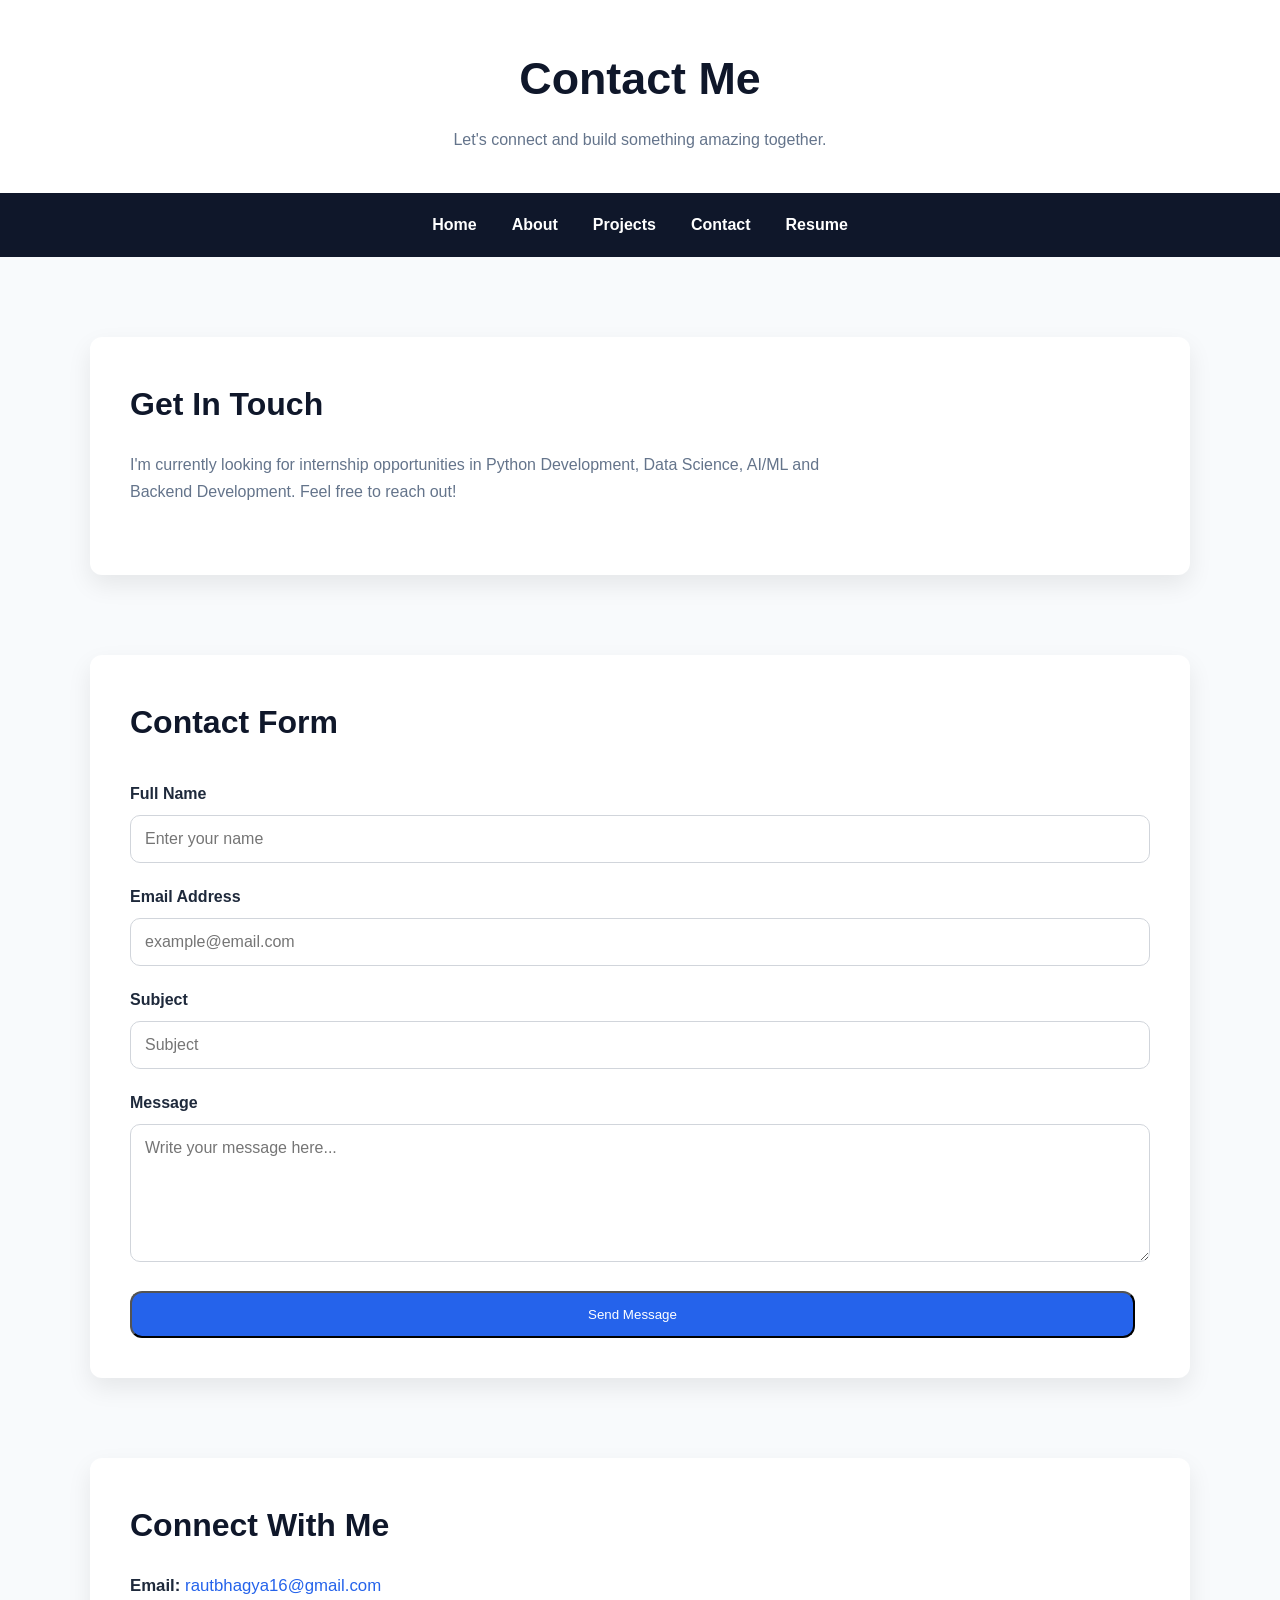
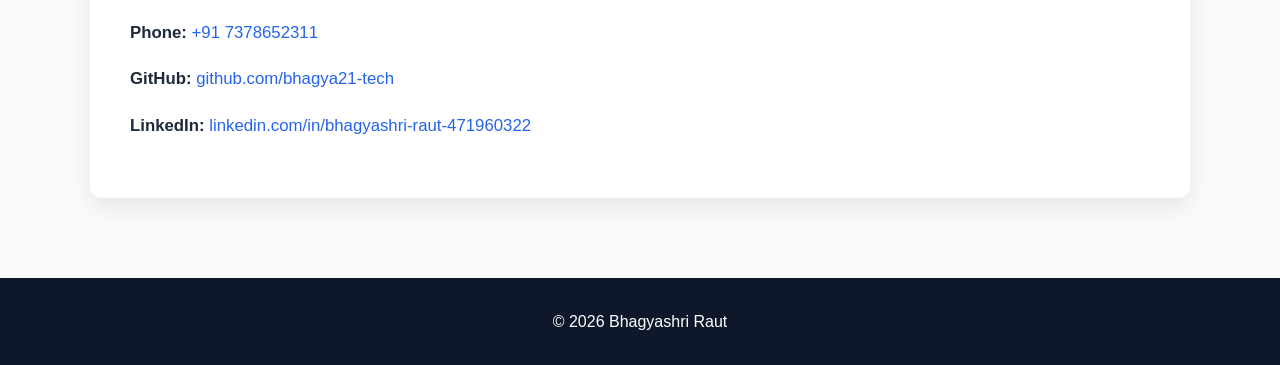
==== contact.html @ 92986f55 "Create accessible portfolio website" ====
<!DOCTYPE html>
<html lang="en">

<head>

    <meta charset="UTF-8">

    <meta name="viewport"
        content="width=device-width, initial-scale=1.0">

    <meta name="description"
        content="Contact Bhagyashri Raut for internship opportunities, collaborations, and projects.">

    <meta name="author"
        content="Bhagyashri Raut">

    <title>Contact | Bhagyashri Raut</title>

    <link rel="icon"
        href="images/favicon.png"
        type="image/png">

    <link rel="stylesheet"
        href="css/style.css">

</head>

<body>

<a class="skip-link" href="#main-content">

Skip to Main Content

</a>

<header>

<h1>Contact Me</h1>

<p>

Let's connect and build something amazing together.

</p>

</header>

<nav aria-label="Primary Navigation">

<ul>

<li><a href="index.html">Home</a></li>

<li><a href="about.html">About</a></li>

<li><a href="projects.html">Projects</a></li>

<li><a href="contact.html" aria-current="page">Contact</a></li>

<li><a href="assets/resume.pdf">Resume</a></li>

</ul>

</nav>

<main id="main-content">

<section>

<h2>Get In Touch</h2>

<p>

I'm currently looking for internship opportunities in
Python Development, Data Science, AI/ML and Backend Development.

Feel free to reach out!

</p>

</section>

<section>

<h2>Contact Form</h2>

<form action="#" method="post">

<div>

<label for="name">

Full Name

</label>

<input
type="text"
id="name"
name="name"
placeholder="Enter your name"
required>

</div>

<div>

<label for="email">

Email Address

</label>

<input
type="email"
id="email"
name="email"
placeholder="example@email.com"
required>

</div>

<div>

<label for="subject">

Subject

</label>

<input
type="text"
id="subject"
name="subject"
placeholder="Subject"
required>

</div>

<div>

<label for="message">

Message

</label>

<textarea
id="message"
name="message"
rows="6"
placeholder="Write your message here..."
required></textarea>

</div>

<button
type="submit"
class="btn-primary">

Send Message

</button>

</form>

</section>

<section>

<h2>Connect With Me</h2>

<ul class="contact-list">

<li>

<strong>Email:</strong>

<a href="mailto:rautbhagya16@gmail.com">

rautbhagya16@gmail.com

</a>

</li>

<li>

<strong>Phone:</strong>

<a href="tel:+917378652311">

+91 7378652311

</a>

</li>

<li>

<strong>GitHub:</strong>

<a
href="https://github.com/bhagya21-tech"
target="_blank"
rel="noopener">

github.com/bhagya21-tech

</a>

</li>

<li>

<strong>LinkedIn:</strong>

<a
href="https://linkedin.com/in/bhagyashri-raut-471960322"
target="_blank"
rel="noopener">

linkedin.com/in/bhagyashri-raut-471960322

</a>

</li>

</ul>

</section>

</main>

<footer>

<p>

© 2026 Bhagyashri Raut

</p>

</footer>

<script src="js/script.js"></script>

</body>

</html>
---- css/style.css ----
/* ======
Step1: CSS 
=========*/

*{
    margin:0;
    padding:0;
    box-sizing:border-box;
}

html{
    scroll-behavior:smooth;

}

body{
    font-family:Arial, Helvetica, sans-serif;
    background:#f8fafc;
    color:#1e293b;
    line-height:1.7;

}

/* ================================
  CSS VARIABLES 
=================================  */

:root{

    --primary:#2563eb;
    --secondary:#1d4ed8;
    --dark:#0f172a;
    --light:#ffffff;
    --gray:#64748b;
    --background:#f8fafc;
    --radius:12px;
    --shadow:0 10px 25px rgba(0,0,0,.08);


}

/* =========
Step2: Skip Link
============= */

.skip-link{

    position:absolute;
    left:-9999px;
}

.skip-link:focus{

    left:20px;
    top:20px;
    background:black;
    color:white;
    padding:12px;
    z-index:999;
}


/* ============
Step 3: Header
============== */


header{

    text-align:center;
    padding:40px 20px;
    background:var(--light);

}

header h1{
    font-size:2.8rem;
    color:var(--dark);


}

header p{

    color:var(--gray);

    margin-top:10px;
}

/* =================
Step 4: Navigation
==================== */

nav{

    background:var(--dark);


}

nav ul{

    display:flex;

    justify-content:center;

    align-items:center;

    gap:35px;

    list-style:none;

    padding:18px;

    flex-wrap:wrap;
}

nav a{
    color:white;
    text-decoration:none;
    font-weight:bold;
    transition:.3s;

}

nav a:hover{

    color:#93c5fd;

}

nav a:focus{

    outline:3px solid white;
    outline-offset:5px;
}

/* ============
Step 5: Main
===============*/

main{

    width:min(1100px,90%);

    margin:auto;
}

/* ===============
Step 6: Hero Section
================== */

section{

    margin:80px 0;

}

section h2{

    font-size:2rem;
    color:var(--dark);
    margin-bottom:20px;

}

section p{

    color:var(--gray);
    margin-bottom:30px;
    max-width:700px;

}

/* ================
Step 7: Buttons 
================= */


.btn-primary{

    display:inline-block;

    background:var(--primary);

    color:white;

    text-decoration:none;

    padding:14px 26px;

    border-radius:var(--radius);

    margin-right:15px;

    transition:.3s;


}

.btn-primary:hover{

    background:var(--secondary);


}

.btn-secondary{

    display:inline-block;
    border:2px solid var(--primary);
    color:var(--primary);
    text-decoration:none;
    padding:14px 26px;
    border-radius:var(--radius);
    transition:.3s;
}

.btn-secondary:hover{

    background:var(--primary);

    color:white;
}

/* ===================
About Preview card
===================== */

section{

    background:white;

    padding:40px;

    border-radius:var(--radius);

    box-shadow:var(--shadow);
}


/* ===================
Featured Projects
===================== */

.projects-grid{
    display:grid;
    grid-template-columns:repeat(auto-fit,minmax(320px,1fr));
    gap:35px;
    margin-top:40px;

}

.project-card{
    background:white;
    border-radius:12px;
    overflow:hidden;
    box-shadow:0 10px 25px rgba(0,0,0,.08);
    transition:.3s;
}

.project-card:hover{
    transform:translateY(-8px);

}

.project-card img{
    width:100%;
    height:220px;
    object-fit:cover;
}

.project-card h3{
    margin:25px;
}

.project-content h3{
    margin-bottom:15px;
}

.tech-stack{
    display:flex;
    flex-wrap:wrap;
    gap:10px;
    margin:20px 0
}

.tech-stack span{
    background:#dbeafe;
    color:#1d4ed8;
    padding:8px 14px;
    border-radius:30px;
    font-size:.9rem;
    font-weight:bold;
}

.project-buttons{
    display:flex;
    gap:15px;
    flex-wrap:wrap;
}

/* ===============
footer
=================*/

footer{

    text-align:center;
    padding:30px;
    background:var(--dark);
    color:white;
    margin-top:80px;
}

/* =================
Mobile Responsiveness
==================== */

@media(max-width:768px){

header h1{

    font-size:2rem;

}

nav ul{

    flex-direction:column;

    gap:15px;
}

.btn-primary,
.btn-secondary{

    display:block;

    margin-bottom:15px;

    text-align:center;


}

section{

    padding:25px;

}

}

/* ==========================
   ABOUT PAGE
========================== */

.profile-image{

    display:block;

    width:220px;

    height:220px;

    object-fit:cover;

    border-radius:50%;

    margin:30px auto;

    box-shadow:0 10px 30px rgba(0,0,0,.15);

}

.skills-grid{

    display:grid;

    grid-template-columns:repeat(auto-fit,minmax(250px,1fr));

    gap:25px;

    margin-top:30px;

}

.skills-grid article{

    background:white;

    padding:25px;

    border-radius:12px;

    box-shadow:0 10px 25px rgba(0,0,0,.08);

}

.skills-grid h3{

    color:#2563eb;

    margin-bottom:15px;

}

.skills-grid ul{

    list-style:none;

}

.skills-grid li{

    margin-bottom:10px;

    padding:8px 12px;

    background:#dbeafe;

    border-radius:8px;

}

/* OTHER PROJECTS */

.other-projects{

    margin-top:30px;

    list-style:none;

}

.other-projects li{

    background:white;

    margin-bottom:15px;

    padding:18px;

    border-left:5px solid #2563eb;

    border-radius:8px;

    box-shadow:0 5px 15px rgba(0,0,0,.08);

}

/* ==========================
   CONTACT PAGE
========================== */

form{

    display:flex;

    flex-direction:column;

    gap:20px;

    margin-top:30px;

}

label{

    display:block;

    margin-bottom:8px;

    font-weight:bold;

}

input,
textarea{

    width:100%;

    padding:14px;

    border:1px solid #d1d5db;

    border-radius:10px;

    font-size:1rem;

    font-family:inherit;

}

input:focus,
textarea:focus{

    outline:3px solid #2563eb;

    border-color:#2563eb;

}

.contact-list{

    list-style:none;

    margin-top:20px;

}

.contact-list li{

    margin-bottom:18px;

    font-size:1.05rem;

}

.contact-list a{

    color:#2563eb;

    text-decoration:none;

}

.contact-list a:hover{

    text-decoration:underline;

}

/* ==========================
   DARK MODE
========================== */

.dark-mode-btn{

position:fixed;

right:20px;

bottom:20px;

width:55px;

height:55px;

border:none;

border-radius:50%;

background:#2563eb;

color:white;

font-size:22px;

cursor:pointer;

box-shadow:0 5px 20px rgba(0,0,0,.2);

z-index:999;

}

.dark-theme{

background:#0f172a;

color:white;

}

.dark-theme header,

.dark-theme nav,

.dark-theme footer,

.dark-theme section,

.dark-theme article{

background:#1e293b;

color:white;

}

.dark-theme p,

.dark-theme li{

color:#e2e8f0;

}

/* ==========================
   BACK TO TOP
========================== */

.top-btn{

position:fixed;

left:20px;

bottom:20px;

width:50px;

height:50px;

border:none;

border-radius:50%;

background:#2563eb;

color:white;

font-size:22px;

cursor:pointer;

display:none;

z-index:999;

}

.top-btn.show{

display:block;

}

/* ==========================
   SCROLL ANIMATION
========================== */

section{

opacity:0;

transform:translateY(40px);

transition:all .7s ease;

}

section.visible{

opacity:1;

transform:translateY(0);

}
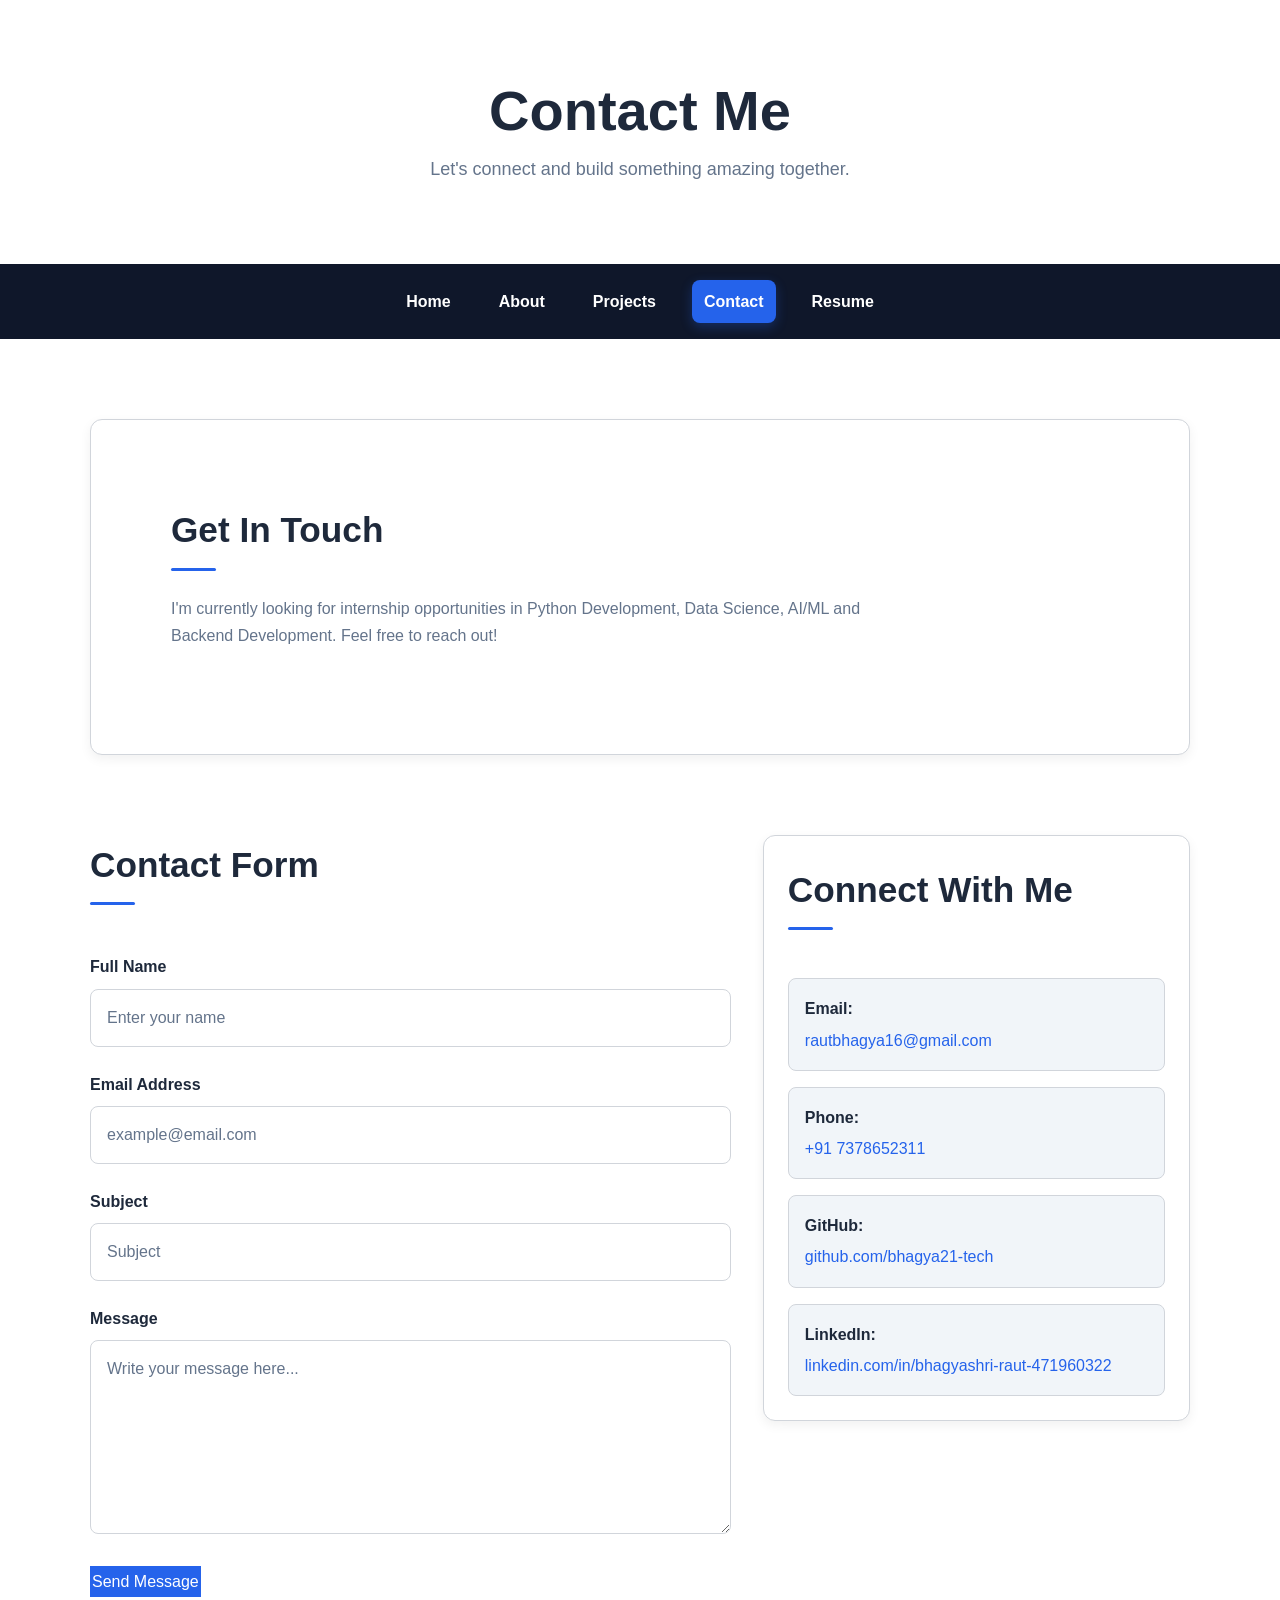
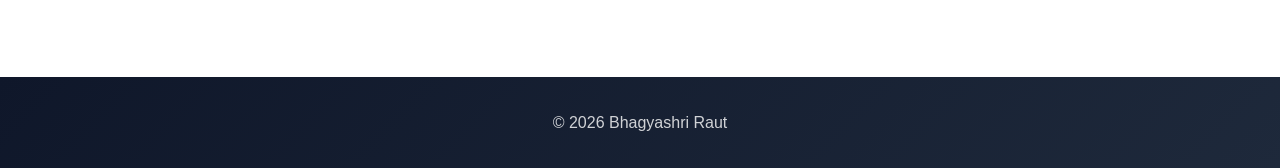
==== commit 9315cc0f: "Complete advanced CSS3 responsive portfolio" ====
--- a/contact.html
+++ b/contact.html
@@ -80,156 +80,122 @@
 
 </section>
 
-<section>
-
-<h2>Contact Form</h2>
-
-<form action="#" method="post">
-
-<div>
-
-<label for="name">
-
-Full Name
-
-</label>
-
-<input
-type="text"
-id="name"
-name="name"
-placeholder="Enter your name"
-required>
-
-</div>
-
-<div>
-
-<label for="email">
-
-Email Address
-
-</label>
-
-<input
-type="email"
-id="email"
-name="email"
-placeholder="example@email.com"
-required>
-
-</div>
-
-<div>
-
-<label for="subject">
-
-Subject
-
-</label>
-
-<input
-type="text"
-id="subject"
-name="subject"
-placeholder="Subject"
-required>
-
-</div>
-
-<div>
-
-<label for="message">
-
-Message
-
-</label>
-
-<textarea
-id="message"
-name="message"
-rows="6"
-placeholder="Write your message here..."
-required></textarea>
-
-</div>
-
-<button
-type="submit"
-class="btn-primary">
-
-Send Message
-
-</button>
-
-</form>
+<section class="contact-layout">
+
+    <div class="contact-form-section">
+
+        <h2>Contact Form</h2>
+
+        <form action="#" method="post">
+
+            <div>
+                <label for="name">Full Name</label>
+
+                <input
+                    type="text"
+                    id="name"
+                    name="name"
+                    placeholder="Enter your name"
+                    required
+                >
+            </div>
+
+            <div>
+                <label for="email">Email Address</label>
+
+                <input
+                    type="email"
+                    id="email"
+                    name="email"
+                    placeholder="example@email.com"
+                    required
+                >
+            </div>
+
+            <div>
+                <label for="subject">Subject</label>
+
+                <input
+                    type="text"
+                    id="subject"
+                    name="subject"
+                    placeholder="Subject"
+                    required
+                >
+            </div>
+
+            <div>
+                <label for="message">Message</label>
+
+                <textarea
+                    id="message"
+                    name="message"
+                    rows="6"
+                    placeholder="Write your message here..."
+                    required
+                ></textarea>
+            </div>
+
+            <button
+                type="submit"
+                class="btn-primary"
+            >
+                Send Message
+            </button>
+
+        </form>
+
+    </div>
+
+
+    <div class="contact-info-section">
+
+        <h2>Connect With Me</h2>
+
+        <ul class="contact-list">
+
+            <li>
+                <strong>Email:</strong>
+                <a href="mailto:rautbhagya16@gmail.com">
+                    rautbhagya16@gmail.com
+                </a>
+            </li>
+
+            <li>
+                <strong>Phone:</strong>
+                <a href="tel:+917378652311">
+                    +91 7378652311
+                </a>
+            </li>
+
+            <li>
+                <strong>GitHub:</strong>
+                <a
+                    href="https://github.com/bhagya21-tech"
+                    target="_blank"
+                    rel="noopener"
+                >
+                    github.com/bhagya21-tech
+                </a>
+            </li>
+
+            <li>
+                <strong>LinkedIn:</strong>
+                <a
+                    href="https://linkedin.com/in/bhagyashri-raut-471960322"
+                    target="_blank"
+                    rel="noopener"
+                >
+                    linkedin.com/in/bhagyashri-raut-471960322
+                </a>
+            </li>
+
+        </ul>
+
+    </div>
 
 </section>
 
-<section>
-
-<h2>Connect With Me</h2>
-
-<ul class="contact-list">
-
-<li>
-
-<strong>Email:</strong>
-
-<a href="mailto:rautbhagya16@gmail.com">
-
-rautbhagya16@gmail.com
-
-</a>
-
-</li>
-
-<li>
-
-<strong>Phone:</strong>
-
-<a href="tel:+917378652311">
-
-+91 7378652311
-
-</a>
-
-</li>
-
-<li>
-
-<strong>GitHub:</strong>
-
-<a
-href="https://github.com/bhagya21-tech"
-target="_blank"
-rel="noopener">
-
-github.com/bhagya21-tech
-
-</a>
-
-</li>
-
-<li>
-
-<strong>LinkedIn:</strong>
-
-<a
-href="https://linkedin.com/in/bhagyashri-raut-471960322"
-target="_blank"
-rel="noopener">
-
-linkedin.com/in/bhagyashri-raut-471960322
-
-</a>
-
-</li>
-
-</ul>
-
-</section>
-
 </main>
 
 <footer>
--- a/css/style.css
+++ b/css/style.css
@@ -1,661 +1,1518 @@
-/* ======
-Step1: CSS 
-=========*/
-
-*{
-    margin:0;
-    padding:0;
-    box-sizing:border-box;
-}
-
-html{
-    scroll-behavior:smooth;
-
-}
-
-body{
-    font-family:Arial, Helvetica, sans-serif;
-    background:#f8fafc;
-    color:#1e293b;
-    line-height:1.7;
-
+/* =====================================================
+   ADVANCED CSS3 & RESPONSIVE PORTFOLIO
+   Mobile-first architecture
+   ===================================================== */
+
+
+/* ====================================================
+   1. CSS RESET 
+   =================================================== */
+
+*,
+*::before,
+*::after {
+    margin: 0;
+    padding: 0;
+    box-sizing: border-box;
+}
+
+html {
+    scroll-behavior: smooth;
+
+}
+
+body {
+    min-height: 100vh;
+    font-family: Arial, Helvetica, sans-serif;
+    font-size: 1rem;
+    
+    background: 
+        radical-gradient(
+            circle at 10% 10%,
+            rgba(37, 99, 235, 0.06),
+            transparent 30%
+
+        ),
+        var(--bg);
+    color: var(--text);
+   
+    line-height: 1.7;
+    
+    
+    transition:
+        background-color 0.3s ease,
+        color 0.3s ease;
+    
+}
+
+img {
+    display: block;
+    max-width: 100%;
+}
+
+button,
+input,
+textarea {
+    font: inherit;
+
+}
+
+a {
+    color: inherit;
+
+}
+
+ul {
+    padding: 0;
+}
+
+/* ================================================
+   2. DESIGN TOKENS / CSS VARIABLES 
+   ================================================ */
+
+:root {
+
+    /* Colors */
+    --primary: #2563eb;
+    --primary-dark: #1d4ed8;
+    --primary-light: #dbeafe;
+
+    --bg: #f8fafc;
+    --surface: #ffffff;
+    --surface-alt: #f1f5f9;
+
+    --text: #1e293b;
+    --text-muted: #64748b;
+
+    --border: #d1d5db;
+
+    --nav-bg: #0f172a;
+    --nav-text: #ffffff;
+}
+
+.dark-theme {
+
+    --bg: #0b1120;
+    --surface: #111c31;
+    --surface-alt: #1e293b;
+    
+    --text: #f8fafc;
+    --text-muted: #cdb5e1;
+
+    --border: #334155;
+
+    --primary-light: #1e3a8a;
+
+    --nav-bg: #020617;
+
+
+    --shadow-sm: 0 4px 12px rgba(0, 0, 0, 0.2);
+    --shadow-md: 0 10px 25px rgba(0, 0, 0, 0.25);
+    --shadow-lg: 0 20px 40px rgba(0, 0, 0, 0.3);
+}
+    /* Typography */
+
+:root {
+    --font-body: Arial, Helvetica, sans-serif;
+
+    --text-sm: 0.875rem;
+    --text-base: 1rem;
+    --text-lg: 1.125rem;
+    --text-xl: 1.5rem;
+    --text-2xl: 2rem;
+    --text-3xl: clamp(2.2rem, 8vw, 4.5rem);
+
+
+    /* Spacing */
+    --space-xs: 0.5rem;
+    --space-sm: 0.75rem;
+    --space-md: 1rem;
+    --space-lg: 1.5rem;
+    --space-xl: 2rem;
+    --space-2xl: 3rem;
+    --space-3xl: 5rem;
+
+
+    /* Layout */
+    --container: 1100px;
+    --radius-sm: 8px;
+    --radius-md: 12px;
+    --radius-lg: 20px;
+
+    /* Effects */
+    --shadow-sm: 0 4px 12px rgba(0, 0, 0, 0.06);
+    --shadow-md: 0 10px 25px rgba(0, 0, 0, 0.08);
+    --shadow-lg: 0 20px 40px rgba(0, 0, 0, 0.12);
+
+    --transition: 0.3s ease;
+
+
+}
+
+
+/* ================================================
+   3. DARK THEME 
+   Javascript adds .dark-theme to <body>
+   ================================================ */
+
+.dark-theme {
+
+    --bg: #0f172a;
+    --surface: #1e293b;
+    --surface-alt: #334155;
+
+    --text: #f8fafc;
+    --text-muted: #cbd5e1;
+
+    --border: #475569;
+
+    --primary-light: #1e3a8a;
+
+    --nav-bg: #020617;
+}
+
+body,
+header,
+section,
+article,
+input,
+textarea,
+.skills-grid li,
+.other-projects li,
+.contact-list li {
+    transition:
+        background-color 0.3s ease,
+        color 0.3s ease,
+        border-color 0.3s ease,
+        box-shadow 0.3s ease;
+}
+
+/* ===========================
+   4. ACCESSIBILITY 
+   =========================== */
+
+.skip-link {
+    position: absolute;
+    left: -9999px;
+    top: 1rem;
+    z-index: 9999;
+
+    background: var(--nav-bg);
+    color: white;
+
+    padding: 0.75rem 1rem;
+    border-radius: var(--rafius-sm);
+
+}
+
+.skip-link:focus {
+    left: 1rem;
+}
+
+/* Visible keyword focus */
+
+a:focus-visible,
+button:focus-visible,
+input:focus-visible,
+textarea:focus-visible {
+    outline: 3px solid var(--primary);
+    outline-offset: 4px;
+}
+
+/* =====================================
+   5. HEADER 
+   ===================================== */
+
+header {
+    padding: var(--space-2xl) var(--space-md);
+
+    text-align: center;
+
+    background: var(--surface);
+
+    transition: background-color var(--transition);
+
+
+}
+
+header h1 {
+    font-size: clamp(2rem, 8vw, 3.5rem);
+    line-height: 1.1;
+
+    color: var(--text);
+
+    margin-bottom: var(--space-sm);
+
+
+}
+
+header p {
+    max-width: 700px;
+
+    margin-inline: auto;
+
+    color: var(--text-muted);
+
+    font-size: var(--text-lg);
+
+}
+
+/* ===========================
+   NAVIGATION Flexbox 
+   =========================== */
+
+nav {
+    background: var(--nav-bg);
+
+    position: sticky;
+
+    top: 0;
+
+    z-index: 1000;
+
+}
+
+nav ul {
+
+    display: flex;
+
+    flex-direction: row;
+
+    flex-wrap: wrap;
+
+    justify-content: center;
+
+    align-items: center;
+
+    gap: 0.4rem;
+
+    list-style: none;
+ 
+    padding: 0.75rem 0.5rem;
+
+}
+
+nav a {
+
+    display: inline-block;
+
+    color: var(--nav-text);
+
+    text-decoration: none;
+
+    font-weight: 700;
+
+    padding: 0.5rem 0.75rem;
+
+    border-radius: var(--radius-sm);
+
+    transition: 
+        background-color var(--transition),
+        color var(--transition),
+        transform var(--transition);
+
+
+}
+
+nav a:hover {
+
+    color: #93c5fd;
+
+    background: rgba(255, 255, 255, 0.08);
+
+    transform: translateY(-2px);
+
+
+}
+nav a[aria-current="page"] {
+    background: var(--primary);
+    color: #ffffff;
+
+    box-shadow: 
+        0 4px 12px rgba(37, 99, 235, 0.3);
+
+}
+
+/* =======================
+   7. MAIN CONTAINER 
+   ======================= */
+
+main {
+    width: min(100% -2rem, var(--container));
+
+    margin-inline: auto;
+
+} 
+
+/* ===================================
+   8. SECTIONS 
+   ================================== */
+
+section {
+
+    margin-block: var(--space-2xl);
+    padding: var(--space-lg);
+    background: var(--surface);
+    border: 1px solid var(--border);
+    border-radius: var(--radius-md);
+    box-shadow: var(--shadow-sm);
+
+    transition:
+        background-color var(--transition),
+        border-color var(--transition),
+        border-shadow var(--transition);
+
+}
+
+section h2 {
+
+    font-size: clamp(1.6rem, 5vw, 2.2rem);
+
+    color: var(--text);
+
+    margin-bottom: var(--space-lg);
+
+    position: relative;
+
+    display: inline-block;
+
+}
+
+section h2::after {
+
+    content: "";
+    display: block;
+
+    width: 45px;
+    height: 3px;
+
+    margin-top: 0.5rem;
+
+    background: var(--primary);
+
+    border-radius: 999px;
+}
+
+section p {
+
+    max-width: 750px;
+
+    color: var(--text-muted);
+
+    margin-bottom: var(--space-lg);
+}
+
+/* =========================================================
+   HERO SECTION
+   ========================================================= */
+
+.hero {
+
+    isolation: isolate;
+
+    display: grid;
+
+    min-height: 60vh;
+
+    align-items: center;
+
+    background:
+        linear-gradient(
+            135deg,
+            var(--surface),
+            var(--surface-alt)
+        );
+
+    border: none;
+
+    box-shadow: var(--shadow-md);
+
+    position: relative;
+
+    overflow: hidden;
+}
+
+
+/* Decorative background element */
+
+.hero::before {
+    content: "";
+
+    position: absolute;
+
+    width: 180px;
+    height: 180px;
+
+    border-radius: 50%;
+
+    background: var(--primary-light);
+
+    top: -60px;
+    right: -60px;
+
+    opacity: 0.7;
+}
+
+
+/* Keep content above decoration */
+
+.hero-content {
+    position: relative;
+
+    z-index: 1;
+
+    max-width: 800px;
+
+    animation: heroEnter 0.8s ease both;
+
+}
+
+@keyframes heroEnter {
+    from {
+        opacity: 0;
+        transform: translateY(20px);
+
+    }
+
+    to {
+        opacity: 1;
+        transform: translateY(0);
+    }
+}
+
+
+/* Small introduction text */
+
+.hero-eyebrow {
+
+    display: inline-block;
+
+    margin-bottom: var(--space-md);
+
+    padding: 0.4rem 0.8rem;
+
+    background: var(--primary-light);
+
+    color: var(--primary);
+
+    border-radius: 999px;
+
+    font-size: var(--text-sm);
+
+    font-weight: 700;
+
+    letter-spacing: 0.02em;
+}
+
+
+/* Main hero heading */
+
+.hero h2 {
+
+    font-size: clamp(
+        2.2rem,
+        8vw,
+        4rem
+    );
+
+    line-height: 1.1;
+
+    margin-bottom: var(--space-lg);
+
+    color: var(--text);
+}
+
+
+/* Hero paragraphs */
+
+.hero-description {
+
+    font-size: clamp(
+        1rem,
+        2vw,
+        1.15rem
+    );
+
+    max-width: 720px;
+}
+
+
+/* Button group */
+
+.hero-actions {
+
+    display: flex;
+
+    flex-direction: column;
+
+    gap: var(--space-sm);
+
+    margin-top: var(--space-lg);
+}
+
+/* ===============================
+   9. BUTTONS 
+   Flexbox-friendly reusable components 
+   ==================================== */
+
+
+.btn-primary {
+
+    background: var(--primary);
+
+    color: white;
+
+    border: 2px solid var(--primary);
+
+}
+
+.btn-secondary {
+    position: relative;
+
+    overflow: hidden; 
+}
+
+.btn-primary::after,
+.btn-secondary::after {
+    
+    content: "";
+
+    position: absolute; 
+
+    inset: 0;
+
+    background: rgba(255, 255, 255, 0.12);
+
+    transform: translateX(-100%);
+
+    display: inline-flex;
+
+    align-items: center;
+
+    justify-content: center;
+
+    min-height: 48px;
+
+    padding: 0.75rem 1.25rem;
+
+    border-radius: var(--radius-md);
+
+    font-weight: 700;
+
+    text-decoration: none;
+
+    cursor: pointer;
+
+    transition:
+        transform 0.4s ease;
+      
+}
+
+
+
+.btn-primary:hover {
+
+    background: var(--primary-dark);
+
+    border-color: var(--primary-dark);
+
+    transform: translateY(-3px);
+
+    box-shadow: var(--shadow-md);
+}
+
+
+
+.btn-secondary:hover {
+
+    background: var(--primary);
+
+    color: white;
+
+    transform: translateY(-3px);
+}
+
+/* ======================================
+   10. PROJECT GRID 
+   CSS GRID
+   ====================================== */
+
+.projects-grid {
+
+    display: grid;
+
+    grid-template-columns: 
+        repeat(
+           auto-fit,
+           minmax(min(100%, 300px), 1fr)
+
+        );
+    gap: var(--space-x1);
+
+    margin-top: var(--space-x1);
+
+    align-items: stretch;
+}
+
+/* ===================================
+   11. PROJECT CARD
+   ================================== */
+
+.project-card {
+
+    display: flex;
+
+    flex-direction: column;
+
+    min-width: 0;
+
+    overflow: hidden;
+
+    background: var(--surface);
+    
+    border: 1px solid var(--border);
+
+    border-radius: var(--radius-lg);
+
+    box-shadow: var(--shadow-md);
+
+    transition:
+        transform 0.3s ease,
+        box-shadow 0.3s ease,
+        border-color 0.3s ease;
+
+}
+
+.project-card:hover {
+
+    transform: translateY(-8px);
+
+    box-shadow: 
+        0 20px 45px rgba(37, 99, 235, 0.15);
+
+    border-color: var(--primary);
+
+}
+
+.skills-grid article:hover {
+    border-color: var(--primary);
+
+    box-shadow:
+        0 18px 40px rgba(37, 99, 235, 0.15);
+}
+
+/* Project image */
+
+.project-card img {
+
+    width: 100%;
+
+    aspect-ratio: 16 / 9;
+
+    object-fit: cover;
+
+    background: var(--surface-alt);
+
+    transition:
+        transform 0.5s ease;
+
+
+}
+
+.project-card:hover img {
+    transform: scale(1.03);
+}
+
+/* Project content */
+
+.project-content {
+
+    display: flex;
+
+    flex-direction: column;
+
+    flex: 1;
+
+    min-width: 0;
+
+    padding: var(--space-lg);
+
+}
+
+.project-content h3 {
+
+    color: var(--text);
+
+    font-size: var(--text-xl);
+
+    margin-bottom: var(--space-sm);
+
+}
+
+.project-content p {
+
+    flex: 1;
+
+    margin-bottom: var(--space-lg);
+
+    color: var(--text-muted);
+
+}
+
+/* ===========================================
+   12. TECHNOLOGY TAGS 
+   flexbox 
+   =========================================== */
+
+.tech-stack {
+
+    display: flex;
+
+    flex-wrap: wrap;
+
+    gap: var(--space-xs);
+
+    margin-bottom: var(--space-lg);
+
+    
+}
+
+.tech-stack span {
+
+    padding: 0.4rem 0.75rem;
+
+    background: var(--primary-light);
+
+    color: var(--primary);
+
+    border-radius: 999px;
+
+    font-size: var(--text-sm);
+
+    font-weight: 700;
+
+}
+
+/* ================================ 
+   13. PROJECT BUTTONS
+   ================================ */
+
+.project-buttons {
+
+    display: flex;
+
+    flex-wrap: wrap;
+
+    gap: var(--space-sm);
+
+    margin-top: auto;
+
+
+}
+
+/* ==========================================
+   14. ABOUT PAGE 
+   ========================================== */
+
+.profile-image {
+    width: clamp(160px, 35vw, 220px);
+
+    aspect-ratio: 1;
+
+    object-fit: cover;
+
+    margin: var(--space-xl) auto;
+
+    border-radius: 50%;
+
+    border: 5px solid var(--primary);
+
+    box-shadow: var(--shadow-lg);
+
+    transition: 
+        transform var(--transition),
+        box-shadow var(--transition);
+
+}
+
+.profile-image:hover {
+    transform: scale(1.04);
+
+    box-shadow:
+        0 20px 45px rgba(37, 99, 235, 0.25);
+}
+
+/* ===========================================
+   15. SKILLS GRID 
+   =========================================== */
+
+.skills-grid {
+
+    display: grid;
+
+    grid-template-columns:
+        repeat(
+            auto-fit,
+            minmax(min(100%, 240px), 1fr)
+        );
+
+    gap: var(--space--lg);
+
+    margin-top: var(--space-xl);
+
+    align-items: stretch;
+
+}
+
+.skills-grid article {
+
+    display: flex;
+
+    flex-direction: column;
+
+    min-width: 0;
+
+    padding: var(--space-lg);
+
+    background: var(--surface-alt);
+
+    border: 1px solid var(--border);
+
+    border-radius: var(--radius-md);
+
+    box-shadow: var(--shadow-sm);
+
+    transition:
+        transform var(--transition),
+        box-shadow var(--transition),
+        border-color var(--transition);
+}
+
+.skills-grid article:hover {
+
+    transform: translateY(-5px);
+
+    border-color: var(--primary);
+
+    box-shadow: var(--shaDOW-md);
+
+
+}
+
+.skills-grid h3 {
+
+    color: var(--primary);
+
+    margin-bottom: var(--space-md);
+
+    font-size: var(--text-lg);
+
+}
+
+.skills-grid ul {
+
+    list-style: none;
+
+    display: flex;
+
+    flex-direction: column;
+
+    gap: var(--space-xs);
+
+}
+
+.skills-grid li {
+
+    padding: 0.5rem, 0.75rem;
+
+    
+
+    background: var(--primary-light);
+
+    color: var(--text);
+
+    border-radius: var(--radius-sm);
+
+    font-size: var(--text-sm);
+
+    transition: 
+        transform var(--transition),
+        background-color var(--transition);
+}
+
+.skills-grid li:hover {
+    transform: translateX(4px);
+}
+
+/* =========================================
+   16. OTHER PROJECTS /CERTIFICATIONS 
+   ========================================= */
+
+.other-projects {
+
+    display: grid;
+
+    gap: var(--space-md);
+
+    margin-top: var(--space-lg);
+
+    list-style: none;
+
+}
+
+.other-projects li {
+
+    padding: var(--space-lg);
+
+    background: var(--surface-alt);
+
+    color: var(--text);
+
+    border-left: 4px solid var(--primary);
+
+    border-radius: var(--radius-sm);
+
+    box-shadow: var(--shadow-sm);
+
+    transition: 
+        background-color var(--transition),
+        color var(--transition);
+}
+
+.other-projects li h3 {
+    color: var(--text);
+
+    margin-bottom: var(--space-xs);
+
+}
+.other-projects li p {
+    color: var(--text-muted);
+
+    margin: 0;
+}
+
+
+/* =========================================================
+   PROJECTS MORE BUTTON
+   ========================================================= */
+
+.projects-more {
+    display: flex;
+
+    justify-content: center;
+
+    margin-top: var(--space-2xl);
+}
+
+/* =========================================================
+   CONTACT LAYOUT
+   CSS GRID
+   ========================================================= */
+
+.contact-layout {
+    display: grid;
+
+    grid-template-columns:
+        1fr;
+
+    gap: var(--space-xl);
+
+    background: transparent;
+
+    border: none;
+
+    box-shadow: none;
+
+    padding: 0;
+
+    margin-top: var(--space-xl);
+}
+
+
+/* Individual contact panels */
+
+.contact-form-section .btn-primary {
+    align-self: flex-start;
+
+    margin-top: var(--space-xs);
+}
+
+.contact-info-section {
+
+    padding: var(--space-lg);
+
+    background: var(--surface);
+
+    border: 1px solid var(--border);
+
+    border-radius: var(--radius-md);
+
+    box-shadow: var(--shadow-sm);
+}
+
+
+/* Desktop: two-dimensional layout */
+
+@media (min-width: 768px) {
+
+    .contact-layout {
+
+        grid-template-columns:
+            minmax(0, 1.5fr)
+            minmax(250px, 1fr);
+
+        align-items: start;
+    }
+
+}
+/* =====================================
+   17. CONTACT FORM 
+   ===================================== */
+
+form {
+
+    display:flex;
+
+    flex-direction: column;
+
+    gap: var(--space-lg);
+
+    margin-top: var(--space-lg);
+
+
+}
+
+form > div {
+
+    display: flex;
+
+    flex-direction: column;
+}
+
+label {
+
+    margin-bottom: var(--space-xs);
+
+    font-weight: 700;
+
+    color: var(--text);
+
+}
+
+input,
+textarea {
+
+    width: 100%;
+
+    padding: 0.9rem 1rem;
+
+    background: var(--surface);
+
+    color: var(--text);
+
+    border: 1px solid var(--border);
+
+    border-radius: var(--radius-sm);
+
+    transition: 
+        border-color var(--transition),
+        box-shadow var(--transition),
+        background-color var(--transition);
+}
+
+input::placeholder,
+textarea::placeholder {
+    color: var(--text-muted);
+
+}
+textarea {
+
+    min-height: 160px;
+
+    resize: vertical;
+
+}
+
+input:focus,
+textarea:focus {
+
+    border-radius: var(--primary);
+
+    box-shadow: 0 0 0 3px var(--primary-light);
+
+    border-color: var(--primary);
+}
+
+
+
+
+/* =============================
+ 18. CONTACT LIST 
+ ===============================*/
+
+.contact-list {
+
+    display: flex;
+
+    flex-direction: column;
+
+    gap: var(--space-md);
+
+    margin-top: var(--space-lg);
+
+    list-style: none;
+
+}
+
+.contact-list li {
+    
+    display: flex;
+
+    flex-direction: column;
+
+    gap: 0.25rem;
+
+    padding: var(--space-md);
+
+    background: var(--surface-alt);
+    
+    border: 1px solid var(--border);
+
+    border-radius: var(--radius-sm);
+    
+    transition: 
+        transform var(--transition),
+        border-color var(--transition),
+        background-color var(--transition);
+}
+
+.contact-list li:hover {
+
+    transform: translateX(4px);
+
+    border-color: var(--primary);
+
+}
+
+.contact-list strong {
+    color: var(--text);
+
+}
+.contact-list a {
+
+    color: var(--primary);
+
+    text-decoration: none;
+
+    overflow-wrap: anywhere;
+}
+
+.contact-list a:hover {
+
+    text-decoration: underline;
+}
+
+/* =========================================
+   19. FOOTER 
+   ========================================= */
+
+footer {
+
+    margin-top: var(--space-3xl);
+
+    padding: var(--space-xl) var(--space-md);
+
+    text-align: center;
+
+    background: 
+        linear-gradient(
+            135deg,
+            var(--nav-bg),
+            #1e293b
+        );
+    color: white;
+
+    text-align: center;
+
+
+}
+
+footer p {
+
+    color: rgba(255, 255, 255, 0.8);
+    margin: 0 auto;
+}
+
+/* ============================================
+   20. DARK MODE BUTTON
+   =========================================== */
+
+.dark-mode-btn {
+
+    position: fixed;
+
+    right: 1rem;
+    bottom: 1rem;
+
+    width: 52px;
+    height: 52px;
+
+    display: grid;
+    place-items: center;
+
+    border: 2px solid var(--border);
+
+    border-radius: 50%;
+
+    background: var(--surface);
+
+    color: var(--text);
+
+    font-size: 1.25rem;
+
+    cursor: pointers;
+
+    box-shadow: var(--shadow-lg);
+
+    z-index: 9999;
+
+    transition:
+        transform var(--transition),
+        background-color var(--transition),
+        color var(--transition),
+        border-color var(--transition);
+}
+
+.dark-mode-btn:hover {
+
+    transform: rotate(12deg) scale(1.08);
+    border-color: var(--primary);
+    color: var(--primary);
+
+}
+
+/* =========================================================
+   THEME TEXT SAFETY
+   ========================================================= */
+
+body {
+    color: var(--text);
+}
+
+section,
+section h2,
+section h3,
+section p,
+section li {
+    color: var(--text);
+}
+
+section p {
+    color: var(--text-muted);
+}
+
+.other-projects li {
+    color: var(--text);
+}
+
+/* ==================================
+   21. BACK TO TOP BUTTON
+   ================================== */
+
+.top-btn {
+
+    position: fixed;
+
+    left: 1rem;
+
+    bottom: 1rem;
+
+    width: 48px;
+    height: 48px;
+
+    display: none;
+
+    place-items: center;
+
+    border: none;
+
+    border-radius: 50%;
+
+    background: var(--primary);
+
+    color: white;
+
+    font-size: 1.25rem;
+
+    cursor: pointer;
+
+    box-shadow: var(--shadow-lg);
+
+    z-index: 9999;
+}
+
+.top-btn.show {
+    display: grid;
+}
+
+/* =========================================
+   22. SCROLL REVEAL 
+   JavaScript adds .visible
+   ========================================= */
+
+section {
+
+    opacity: 0;
+
+    transform: translateY(30px);
+
+    transition:
+        opacity 0.7s ease,
+        transform 0.7s ease;
+
+}
+
+section.visible {
+
+    opacity: 1;
+
+    transform: translateY(0);
+}
+
+/* ==========================================
+   23. TABLET 
+   768px+
+   ========================================== */
+
+@media (min-width: 768px) {
+
+    main {
+        width: min(90%, var(--container));
+    }
+
+    header {
+        padding: var(--space-3xl) var(--space-xl);
+
+    }
+
+    nav ul {
+
+        gap: var(--space-sm);
+
+        padding: 1rem;
+    }
+
+    section {
+
+        padding: var(--space-2xl);
+
+        margin-block: var(--space-3xl);
+
+    }
+
+    .contact-list {
+        grid-template-columns:
+           repeat(2, 1fr);
+    }
+
+    .hero {
+        min-height: 65vh;
+
+    }
+
+    .hero-actions {
+        flex-direction: row;
+        align-items: center;
+    }
+}
+
+/* ========================================
+   24. DESKTOP
+   ======================================== */
+
+@media (min-width: 1024px) {
+
+    nav ul {
+        gap: var(--space-lg);
+
+    }
+
+    section {
+        padding: var(--space-3xl);
+
+    }
+
+    .projects-grid {
+        gap: var(--space-2xl);
+    }
+
+    .skills-grid {
+        gap: var(--space-xl);
+
+    }
+    .project-content {
+        padding: var(--space-xl);
+    }
+
+}
+
+/*  =================================
+    25. LARGE DESKTOP 
+    1440px+ 
+    ================================= */
+
+@media (min-width: 1440px) {
+    
+    main {
+        width: min(85%, 1200px);
+    }
+
+    section {
+        padding: 4rem;
+    }
+} 
+
+/* =========================================================
+   TEXT SELECTION
+   ========================================================= */
+
+::selection {
+    background: var(--primary);
+    color: white;
 }
 
 /* ================================
-  CSS VARIABLES 
-=================================  */
-
-:root{
-
-    --primary:#2563eb;
-    --secondary:#1d4ed8;
-    --dark:#0f172a;
-    --light:#ffffff;
-    --gray:#64748b;
-    --background:#f8fafc;
-    --radius:12px;
-    --shadow:0 10px 25px rgba(0,0,0,.08);
-
-
-}
-
-/* =========
-Step2: Skip Link
-============= */
-
-.skip-link{
-
-    position:absolute;
-    left:-9999px;
-}
-
-.skip-link:focus{
-
-    left:20px;
-    top:20px;
-    background:black;
-    color:white;
-    padding:12px;
-    z-index:999;
-}
-
-
-/* ============
-Step 3: Header
-============== */
-
-
-header{
-
-    text-align:center;
-    padding:40px 20px;
-    background:var(--light);
-
-}
-
-header h1{
-    font-size:2.8rem;
-    color:var(--dark);
-
-
-}
-
-header p{
-
-    color:var(--gray);
-
-    margin-top:10px;
-}
-
-/* =================
-Step 4: Navigation
-==================== */
-
-nav{
-
-    background:var(--dark);
-
-
-}
-
-nav ul{
-
-    display:flex;
-
-    justify-content:center;
-
-    align-items:center;
-
-    gap:35px;
-
-    list-style:none;
-
-    padding:18px;
-
-    flex-wrap:wrap;
-}
-
-nav a{
-    color:white;
-    text-decoration:none;
-    font-weight:bold;
-    transition:.3s;
-
-}
-
-nav a:hover{
-
-    color:#93c5fd;
-
-}
-
-nav a:focus{
-
-    outline:3px solid white;
-    outline-offset:5px;
-}
-
-/* ============
-Step 5: Main
-===============*/
-
-main{
-
-    width:min(1100px,90%);
-
-    margin:auto;
-}
-
-/* ===============
-Step 6: Hero Section
-================== */
-
-section{
-
-    margin:80px 0;
-
-}
-
-section h2{
-
-    font-size:2rem;
-    color:var(--dark);
-    margin-bottom:20px;
-
-}
-
-section p{
-
-    color:var(--gray);
-    margin-bottom:30px;
-    max-width:700px;
-
-}
-
-/* ================
-Step 7: Buttons 
-================= */
-
-
-.btn-primary{
-
-    display:inline-block;
-
-    background:var(--primary);
-
-    color:white;
-
-    text-decoration:none;
-
-    padding:14px 26px;
-
-    border-radius:var(--radius);
-
-    margin-right:15px;
-
-    transition:.3s;
-
-
-}
-
-.btn-primary:hover{
-
-    background:var(--secondary);
-
-
-}
-
-.btn-secondary{
-
-    display:inline-block;
-    border:2px solid var(--primary);
-    color:var(--primary);
-    text-decoration:none;
-    padding:14px 26px;
-    border-radius:var(--radius);
-    transition:.3s;
-}
-
-.btn-secondary:hover{
-
-    background:var(--primary);
-
-    color:white;
-}
-
-/* ===================
-About Preview card
-===================== */
-
-section{
-
-    background:white;
-
-    padding:40px;
-
-    border-radius:var(--radius);
-
-    box-shadow:var(--shadow);
-}
-
-
-/* ===================
-Featured Projects
-===================== */
-
-.projects-grid{
-    display:grid;
-    grid-template-columns:repeat(auto-fit,minmax(320px,1fr));
-    gap:35px;
-    margin-top:40px;
-
-}
-
-.project-card{
-    background:white;
-    border-radius:12px;
-    overflow:hidden;
-    box-shadow:0 10px 25px rgba(0,0,0,.08);
-    transition:.3s;
-}
-
-.project-card:hover{
-    transform:translateY(-8px);
-
-}
-
-.project-card img{
-    width:100%;
-    height:220px;
-    object-fit:cover;
-}
-
-.project-card h3{
-    margin:25px;
-}
-
-.project-content h3{
-    margin-bottom:15px;
-}
-
-.tech-stack{
-    display:flex;
-    flex-wrap:wrap;
-    gap:10px;
-    margin:20px 0
-}
-
-.tech-stack span{
-    background:#dbeafe;
-    color:#1d4ed8;
-    padding:8px 14px;
-    border-radius:30px;
-    font-size:.9rem;
-    font-weight:bold;
-}
-
-.project-buttons{
-    display:flex;
-    gap:15px;
-    flex-wrap:wrap;
-}
-
-/* ===============
-footer
-=================*/
-
-footer{
-
-    text-align:center;
-    padding:30px;
-    background:var(--dark);
-    color:white;
-    margin-top:80px;
-}
-
-/* =================
-Mobile Responsiveness
-==================== */
-
-@media(max-width:768px){
-
-header h1{
-
-    font-size:2rem;
-
-}
-
-nav ul{
-
-    flex-direction:column;
-
-    gap:15px;
-}
-
-.btn-primary,
-.btn-secondary{
-
-    display:block;
-
-    margin-bottom:15px;
-
-    text-align:center;
-
-
-}
-
-section{
-
-    padding:25px;
-
-}
-
-}
-
-/* ==========================
-   ABOUT PAGE
-========================== */
-
-.profile-image{
-
-    display:block;
-
-    width:220px;
-
-    height:220px;
-
-    object-fit:cover;
-
-    border-radius:50%;
-
-    margin:30px auto;
-
-    box-shadow:0 10px 30px rgba(0,0,0,.15);
-
-}
-
-.skills-grid{
-
-    display:grid;
-
-    grid-template-columns:repeat(auto-fit,minmax(250px,1fr));
-
-    gap:25px;
-
-    margin-top:30px;
-
-}
-
-.skills-grid article{
-
-    background:white;
-
-    padding:25px;
-
-    border-radius:12px;
-
-    box-shadow:0 10px 25px rgba(0,0,0,.08);
-
-}
-
-.skills-grid h3{
-
-    color:#2563eb;
-
-    margin-bottom:15px;
-
-}
-
-.skills-grid ul{
-
-    list-style:none;
-
-}
-
-.skills-grid li{
-
-    margin-bottom:10px;
-
-    padding:8px 12px;
-
-    background:#dbeafe;
-
-    border-radius:8px;
-
-}
-
-/* OTHER PROJECTS */
-
-.other-projects{
-
-    margin-top:30px;
-
-    list-style:none;
-
-}
-
-.other-projects li{
-
-    background:white;
-
-    margin-bottom:15px;
-
-    padding:18px;
-
-    border-left:5px solid #2563eb;
-
-    border-radius:8px;
-
-    box-shadow:0 5px 15px rgba(0,0,0,.08);
-
-}
-
-/* ==========================
-   CONTACT PAGE
-========================== */
-
-form{
-
-    display:flex;
-
-    flex-direction:column;
-
-    gap:20px;
-
-    margin-top:30px;
-
-}
-
-label{
-
-    display:block;
-
-    margin-bottom:8px;
-
-    font-weight:bold;
-
-}
-
-input,
-textarea{
-
-    width:100%;
-
-    padding:14px;
-
-    border:1px solid #d1d5db;
-
-    border-radius:10px;
-
-    font-size:1rem;
-
-    font-family:inherit;
-
-}
-
-input:focus,
-textarea:focus{
-
-    outline:3px solid #2563eb;
-
-    border-color:#2563eb;
-
-}
-
-.contact-list{
-
-    list-style:none;
-
-    margin-top:20px;
-
-}
-
-.contact-list li{
-
-    margin-bottom:18px;
-
-    font-size:1.05rem;
-
-}
-
-.contact-list a{
-
-    color:#2563eb;
-
-    text-decoration:none;
-
-}
-
-.contact-list a:hover{
-
-    text-decoration:underline;
-
-}
-
-/* ==========================
-   DARK MODE
-========================== */
-
-.dark-mode-btn{
-
-position:fixed;
-
-right:20px;
-
-bottom:20px;
-
-width:55px;
-
-height:55px;
-
-border:none;
-
-border-radius:50%;
-
-background:#2563eb;
-
-color:white;
-
-font-size:22px;
-
-cursor:pointer;
-
-box-shadow:0 5px 20px rgba(0,0,0,.2);
-
-z-index:999;
-
-}
-
-.dark-theme{
-
-background:#0f172a;
-
-color:white;
-
-}
-
-.dark-theme header,
-
-.dark-theme nav,
-
-.dark-theme footer,
-
-.dark-theme section,
-
-.dark-theme article{
-
-background:#1e293b;
-
-color:white;
-
-}
-
-.dark-theme p,
-
-.dark-theme li{
-
-color:#e2e8f0;
-
-}
-
-/* ==========================
-   BACK TO TOP
-========================== */
-
-.top-btn{
-
-position:fixed;
-
-left:20px;
-
-bottom:20px;
-
-width:50px;
-
-height:50px;
-
-border:none;
-
-border-radius:50%;
-
-background:#2563eb;
-
-color:white;
-
-font-size:22px;
-
-cursor:pointer;
-
-display:none;
-
-z-index:999;
-
-}
-
-.top-btn.show{
-
-display:block;
-
-}
-
-/* ==========================
-   SCROLL ANIMATION
-========================== */
-
-section{
-
-opacity:0;
-
-transform:translateY(40px);
-
-transition:all .7s ease;
-
-}
-
-section.visible{
-
-opacity:1;
-
-transform:translateY(0);
-
-}+   26. REDUCED MOTION 
+   ================================ */
+
+@media (prefers-reduced-motion: reduce) {
+
+    html {
+       scroll-behavior: auto;
+    }
+
+    *,
+    *::before,
+    *::after { 
+        animation-duration: 0.01ms !important;
+        animation-iteration-count: 1 !important;
+        transition-duration: 0.01ms !important;
+    }
+
+    section {
+        opacity: 1;
+        transform: none;
+    }
+} 
+
+@media (max-width: 480px) {
+
+    .contact-form-section,
+    .contact-info-section {
+        padding: var(--space-md);
+    }
+
+    .contact-form-section .btn-primary {
+        width: 100%;
+    }
+}
